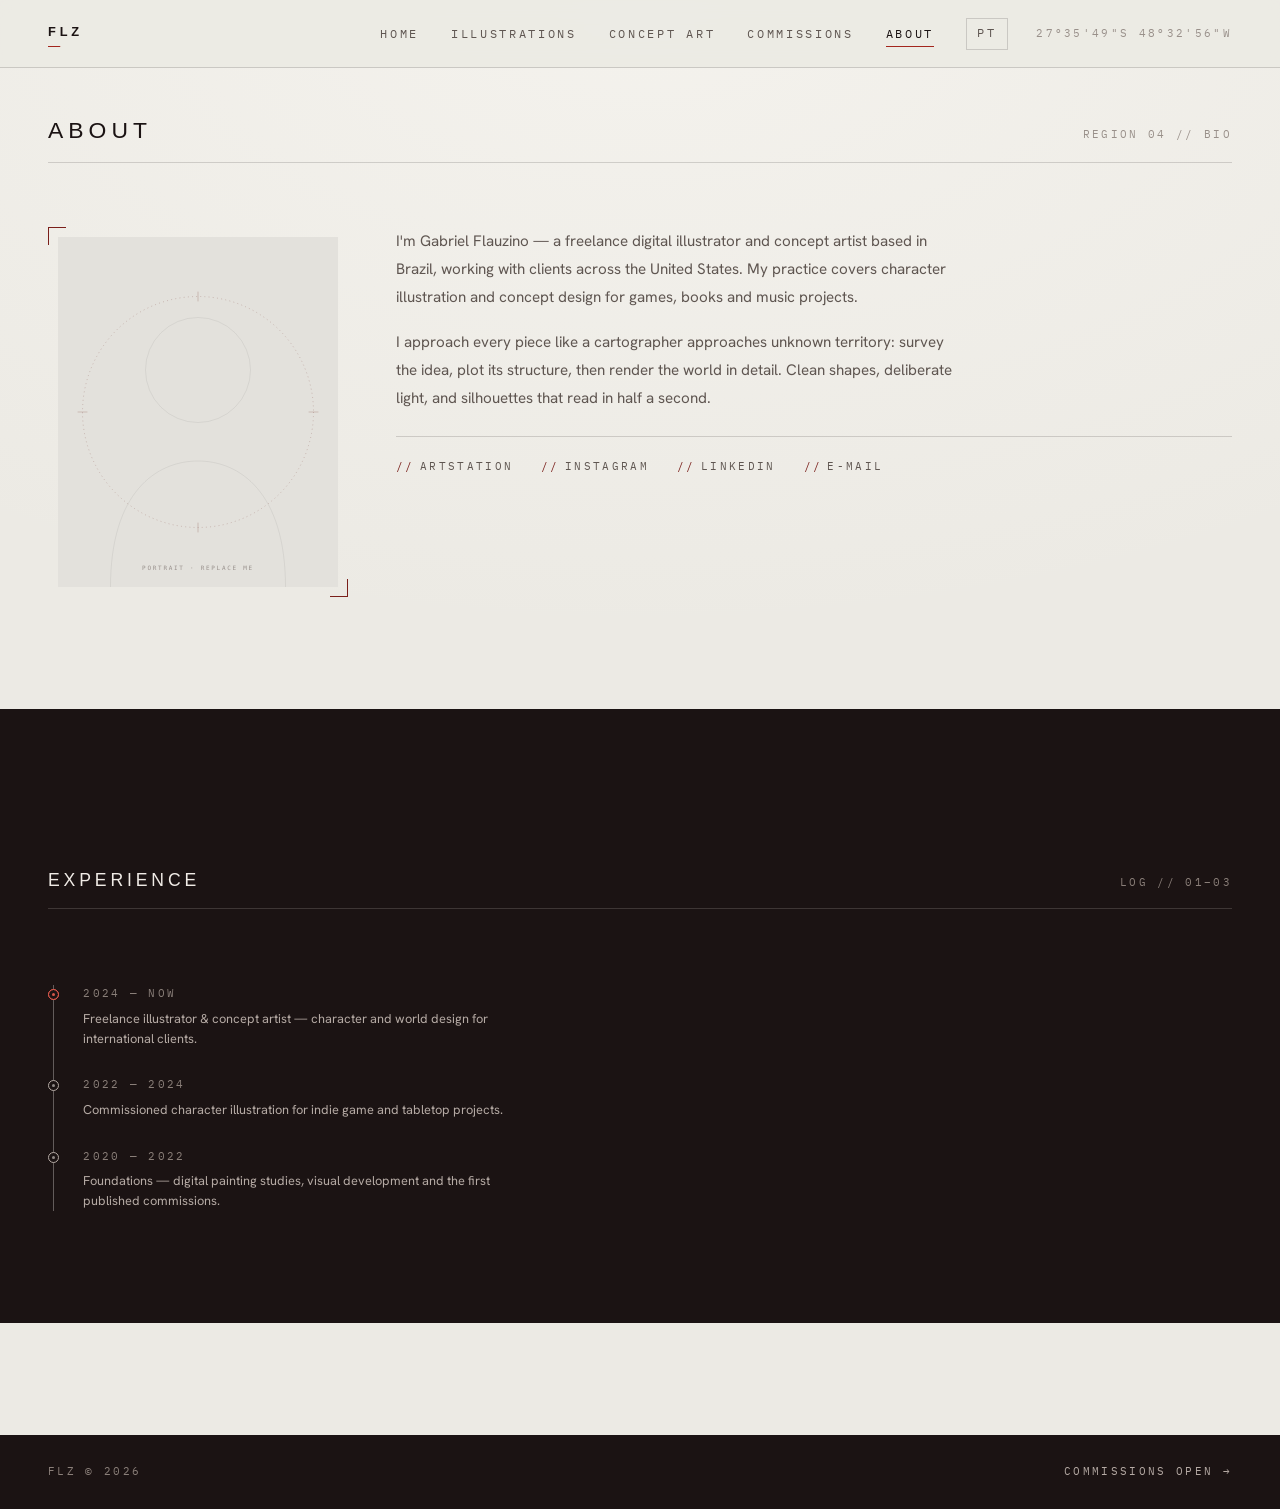
==== about.html @ 6989b7f4 "version 0.4 - Add about.html with bracketed portrait frame, two-paragraph bio,   social links row an" ====
<!DOCTYPE html>
<html lang="en">
<head>
  <meta charset="UTF-8" />
  <meta name="viewport" content="width=device-width, initial-scale=1.0" />
  <!-- O idioma é controlado pelo nosso i18n (js/i18n.js): impede o
       Chrome de oferecer tradução automática a cada navegação -->
  <meta name="google" content="notranslate" />
  <!-- Sincroniza <html lang> com a preferência salva ANTES do paint:
       sem flash de idioma e sem detecção errada pelo navegador -->
  <script>
    try {
      if (localStorage.getItem("flz-lang") === "pt") {
        document.documentElement.lang = "pt-BR";
      }
    } catch (e) { /* sem storage: segue em inglês */ }
  </script>
  <title>About — FLZ · Gabriel Flauzino</title>
  <meta name="description" content="About Gabriel Flauzino (FLZ) — freelance digital illustrator and concept artist. Background, experience and contact links." />

  <link rel="preconnect" href="https://fonts.googleapis.com" />
  <link rel="preconnect" href="https://fonts.gstatic.com" crossorigin />
  <link href="https://fonts.googleapis.com/css2?family=Syncopate:wght@400;700&family=Hanken+Grotesk:wght@400;600&family=IBM+Plex+Mono:wght@400&display=swap" rel="stylesheet" />

  <link rel="stylesheet" href="css/tokens.css" />
  <link rel="stylesheet" href="css/base.css" />
  <link rel="stylesheet" href="css/components.css" />
  <link rel="stylesheet" href="css/pages.css" />
</head>
<body>
  <a class="skip-link" href="#content" data-i18n="skip">Skip to content</a>

  <nav class="site-nav" aria-label="Main">
    <div class="container site-nav__inner">
      <a class="site-nav__logo" href="index.html" aria-label="FLZ — home">
        FLZ<span aria-hidden="true"></span>
      </a>
      <ul class="site-nav__links">
        <li><a href="index.html" data-i18n="nav.home">Home</a></li>
        <li><a href="ilustracoes.html" data-i18n="nav.illustrations">Illustrations</a></li>
        <li><a href="concept-art.html" data-i18n="nav.concept">Concept Art</a></li>
        <li><a href="commissions.html" data-i18n="nav.commissions">Commissions</a></li>
        <li><a href="about.html" aria-current="page" data-i18n="nav.about">About</a></li>
        <li><button class="lang-toggle" type="button" data-lang-toggle>PT</button></li>
      </ul>
      <span class="coord site-nav__coord" aria-hidden="true">27°35'49"S&nbsp;48°32'56"W</span>
    </div>
  </nav>

  <main id="content">
    <div class="container">
      <div class="section-head">
        <h1 data-i18n="page.about">About</h1>
        <span class="coord" aria-hidden="true">REGION 04 // BIO</span>
      </div>

      <!-- ===== Perfil: foto + bio + redes ===== -->
      <section class="profile" aria-labelledby="bio-title">
        <h2 id="bio-title" class="visually-hidden" data-i18n="about.bioTitle">Biography</h2>

        <div class="profile__photo" data-reveal>
          <!-- TODO: substitua pelo seu retrato real (4:5, ~800×1000px)
               em assets/img/about/ e atualize o src -->
          <img src="assets/img/about/portrait.svg" alt="Gabriel Flauzino" />
        </div>

        <div class="profile__text" data-reveal>
          <p data-i18n="about.bio1">
            I'm Gabriel Flauzino — a freelance digital illustrator and
            concept artist based in Brazil, working with clients across the
            United States. My practice covers character illustration and
            concept design for games, books and music projects.
          </p>
          <p data-i18n="about.bio2">
            I approach every piece like a cartographer approaches unknown
            territory: survey the idea, plot its structure, then render the
            world in detail. Clean shapes, deliberate light, and silhouettes
            that read in half a second.
          </p>

          <!-- TODO: troque os href pelos seus perfis reais -->
          <ul class="socials" aria-label="Social links">
            <li><a href="https://www.artstation.com/SEU-PERFIL" rel="me noopener" target="_blank">ArtStation</a></li>
            <li><a href="https://www.instagram.com/SEU-PERFIL" rel="me noopener" target="_blank">Instagram</a></li>
            <li><a href="https://www.linkedin.com/in/SEU-PERFIL" rel="me noopener" target="_blank">LinkedIn</a></li>
            <li><a href="mailto:contato@flz.art">E-mail</a></li>
          </ul>
        </div>
      </section>
    </div>

    <!-- ===== Experiência: currículo como itinerário ===== -->
    <section class="experience-band band-dark" aria-labelledby="exp-title">
      <div class="container experience-band__inner">
        <div class="section-head">
          <h2 id="exp-title" data-i18n="about.exp">Experience</h2>
          <span class="coord" aria-hidden="true">LOG // 01–03</span>
        </div>

        <!-- TODO: entradas de exemplo — substitua pelas suas -->
        <div class="route route--vertical" data-reveal>
          <span class="route__line" aria-hidden="true"></span>
          <ol class="route__list">
            <li class="route__stop route__stop--active">
              <span class="route__marker" aria-hidden="true"></span>
              <span class="coord route__label">2024 — NOW</span>
              <span class="route__value" data-i18n="about.exp1">
                Freelance illustrator &amp; concept artist — character and
                world design for international clients.
              </span>
            </li>
            <li class="route__stop">
              <span class="route__marker" aria-hidden="true"></span>
              <span class="coord route__label">2022 — 2024</span>
              <span class="route__value" data-i18n="about.exp2">
                Commissioned character illustration for indie game and
                tabletop projects.
              </span>
            </li>
            <li class="route__stop">
              <span class="route__marker" aria-hidden="true"></span>
              <span class="coord route__label">2020 — 2022</span>
              <span class="route__value" data-i18n="about.exp3">
                Foundations — digital painting studies, visual development
                and the first published commissions.
              </span>
            </li>
          </ol>
        </div>
      </div>
    </section>
  </main>

  <footer class="site-footer band-dark">
    <div class="container site-footer__inner">
      <span class="coord">FLZ © <span data-year>2026</span></span>
      <a class="coord" href="commissions.html" data-i18n="footer.commissions">Commissions open →</a>
    </div>
  </footer>

  <script src="js/i18n.js" defer></script>
  <script src="js/main.js" defer></script>
</body>
</html>
---- css/tokens.css ----
/* ============================================================
   tokens.css — Sistema de design FLZ · v2 (light)
   ------------------------------------------------------------
   Fonte única da identidade. Tokens agora são SEMÂNTICOS
   (--bg, --ink, --accent): inverter o tema = editar este bloco.
   ============================================================ */

:root {
  /* ---- Cor ------------------------------------------------
     Branco quente da tela-título de Destiny 2: papel envelhecido,
     nunca branco puro. O #1b1313 vira a tinta do texto; o vermelho
     escuro fica reservado para banners e ênfase. */
  --bg:        #eceae4; /* superfície principal — papel quente */
  --bg-deep:   #e4e1da; /* áreas rebaixadas */
  --bg-raised: #f5f3ee; /* painéis elevados (lightbox) */
  --ink:       #1b1313; /* texto primário — preto com alma vermelha */
  --ink-dim:   #5f5651; /* texto secundário */
  --ink-faint: #99908a; /* legendas, coordenadas decorativas */
  --accent:    #7a1f1a; /* vermelho escuro — banners e destaque */
  --accent-hot:#a3261d; /* interação ativa (hover, foco) */

  /* Linhas cartográficas: finas, em tinta translúcida */
  --line:        rgba(27, 19, 19, 0.16);
  --line-strong: rgba(27, 19, 19, 0.34);

  /* ---- Tipografia -----------------------------------------
     Syncopate segue como stand-in da Sackers Gothic. Para usar a
     licenciada: @font-face em base.css + trocar esta linha. */
  --font-display: "Syncopate", "Sackers Gothic Std", sans-serif;
  --font-body:    "Hanken Grotesk", system-ui, sans-serif;
  --font-mono:    "IBM Plex Mono", ui-monospace, monospace;

  /* Escala reduzida e delicada — editorial, não monumental */
  --text-xs:   0.66rem;
  --text-sm:   0.8rem;
  --text-base: clamp(0.88rem, 0.85rem + 0.15vw, 0.95rem);
  --text-lg:   clamp(0.95rem, 0.9rem + 0.3vw, 1.1rem);
  --text-xl:   clamp(1.05rem, 0.95rem + 0.6vw, 1.5rem);
  --text-hero: clamp(1.7rem, 1.2rem + 2.6vw, 3.4rem);

  --tracking-wide: 0.22em;
  --tracking-max:  0.42em;

  /* ---- Espaço & layout ------------------------------------ */
  --space-1: 0.5rem;
  --space-2: 1rem;
  --space-3: 1.75rem;
  --space-4: 3rem;
  --space-5: clamp(4rem, 3rem + 5vw, 8rem);
  --container: 1200px;
  --gutter: clamp(1.25rem, 4vw, 3rem);

  /* ---- Movimento ------------------------------------------ */
  --ease-map: cubic-bezier(0.22, 1, 0.36, 1);
  --dur-fast: 180ms;
  --dur-base: 360ms;
  --dur-slow: 700ms;

  /* ---- Z-index -------------------------------------------- */
  --z-nav: 100;
  --z-lightbox: 200;
}
---- css/base.css ----
/* ============================================================
   base.css — Fundação · v2
   Tema claro: papel quente, sem grid de fundo (a retícula no
   hero é o único elemento cartográfico ambiente). Tipografia
   menor e mais delicada.
   ============================================================ */

*,
*::before,
*::after {
  box-sizing: border-box;
  margin: 0;
}

html {
  color-scheme: light;
  scroll-behavior: smooth;
  /* Trava qualquer vazamento horizontal (fix do out-of-bounds
     no mobile): clip não cria contexto de rolagem, só corta. */
  overflow-x: clip;
}

body {
  min-height: 100dvh;
  display: flex;
  flex-direction: column;
  background-color: var(--bg);
  color: var(--ink);
  font-family: var(--font-body);
  font-size: var(--text-base);
  font-weight: 400;
  line-height: 1.7;
  -webkit-font-smoothing: antialiased;
  overflow-x: clip;

  /* Textura mínima: um vinhete radial quase imperceptível dá ao
     papel a profundidade da tela do Destiny — sem grades. */
  background-image:
    radial-gradient(ellipse 130% 100% at 50% 0%,
      rgba(245, 243, 238, 0.9), transparent 70%),
    radial-gradient(ellipse 110% 110% at 50% 50%,
      transparent 62%, rgba(27, 19, 19, 0.10) 100%);
  background-attachment: fixed;
}

@media (max-width: 768px) {
  body { background-attachment: scroll; } /* iOS: evita jank */
}

/* Mídia nunca estoura o viewport */
img, svg, video { max-width: 100%; }

main {
  flex: 1;
  width: 100%;
}

/* ---- Tipografia ---------------------------------------- */

h1, h2, h3 {
  font-family: var(--font-display);
  font-weight: 400; /* peso leve: delicadeza > impacto */
  text-transform: uppercase;
  letter-spacing: var(--tracking-wide);
  line-height: 1.3;
  text-wrap: balance;
}

h1 { font-size: var(--text-xl); }
h2 { font-size: var(--text-lg); }
h3 { font-size: var(--text-base); }

p { max-width: 62ch; }

a {
  color: inherit;
  text-decoration: none;
  transition: color var(--dur-fast) var(--ease-map);
}

a:hover { color: var(--accent-hot); }

img {
  display: block;
  max-width: 100%;
  height: auto;
}

button {
  font: inherit;
  color: inherit;
  background: none;
  border: none;
  cursor: pointer;
}

::selection {
  background: var(--accent);
  color: var(--bg-raised);
}

/* ---- Utilidades ----------------------------------------- */

.container {
  width: min(var(--container), 100% - var(--gutter) * 2);
  margin-inline: auto;
}

/* Rótulo monoespaçado: coordenadas, índices, eyebrows */
.coord {
  font-family: var(--font-mono);
  font-size: var(--text-xs);
  letter-spacing: var(--tracking-wide);
  text-transform: uppercase;
  color: var(--ink-faint);
}

.visually-hidden {
  position: absolute;
  width: 1px;
  height: 1px;
  overflow: hidden;
  clip-path: inset(50%);
  white-space: nowrap;
}

/* ---- Acessibilidade ------------------------------------- */

.skip-link {
  position: absolute;
  top: var(--space-1);
  left: var(--space-1);
  z-index: calc(var(--z-nav) + 1);
  padding: var(--space-1) var(--space-2);
  background: var(--bg-raised);
  border: 1px solid var(--accent-hot);
  font-family: var(--font-mono);
  font-size: var(--text-sm);
  transform: translateY(-300%);
  transition: transform var(--dur-fast) var(--ease-map);
}

.skip-link:focus { transform: translateY(0); }

:focus-visible {
  outline: 1px solid var(--accent-hot);
  outline-offset: 3px;
}

/* ---- Transição entre páginas ------------------------------
   Camada 1: View Transitions API multi-página (Chrome 126+,
   Safari 18.2+) — crossfade nativo declarado só em CSS.
   Camada 2: fallback em main.js (fade-out no clique) para os
   demais navegadores. Ambas respeitam reduced-motion. */
@media (prefers-reduced-motion: no-preference) {
  @view-transition {
    navigation: auto;
  }

  ::view-transition-old(root),
  ::view-transition-new(root) {
    animation-duration: 300ms;
    animation-timing-function: var(--ease-map);
  }

  /* A marca registrada da transição profissional: nav e rodapé
     são capturados como grupos próprios e ficam IMÓVEIS — só o
     conteúdo central cruza. Sensação de app, não de reload. */
  .site-nav { view-transition-name: site-nav; }
  .site-footer { view-transition-name: site-footer; }

  ::view-transition-group(site-nav),
  ::view-transition-group(site-footer) {
    animation-duration: 0s;
  }

  ::view-transition-old(site-nav),
  ::view-transition-new(site-nav),
  ::view-transition-old(site-footer),
  ::view-transition-new(site-footer) {
    animation-duration: 0s;
  }

  /* Entrada suave em qualquer navegador — só o conteúdo */
  .js main {
    animation: page-in var(--dur-base) var(--ease-map);
  }

  /* Saída (fallback JS): nav e rodapé permanecem, main esmaece */
  body.is-leaving main {
    opacity: 0;
    transition: opacity 200ms var(--ease-map);
  }
}

@keyframes page-in {
  from { opacity: 0; }
}

/* Revelação ao rolar — ativada via JS (IntersectionObserver).
   Sem JS ou com reduced-motion, tudo permanece visível. */
@media (prefers-reduced-motion: no-preference) {
  .js [data-reveal] {
    opacity: 0;
    transform: translateY(14px);
    transition:
      opacity var(--dur-slow) var(--ease-map),
      transform var(--dur-slow) var(--ease-map);
  }

  .js [data-reveal].is-visible {
    opacity: 1;
    transform: none;
  }
}

@media (prefers-reduced-motion: reduce) {
  *,
  *::before,
  *::after {
    animation-duration: 0.01ms !important;
    animation-iteration-count: 1 !important;
    transition-duration: 0.01ms !important;
  }

  html { scroll-behavior: auto; }
}
---- css/components.css ----
/* ============================================================
   components.css — Componentes · v2
   Editorial e mínimo (ref. A. Darvishi): nav discreta, cards
   sem moldura com legenda pequena, banner em vermelho escuro,
   lightbox claro. Os corner brackets seguem como assinatura.
   ============================================================ */

/* ---- Navegação ------------------------------------------ */

.site-nav {
  position: sticky;
  top: 0;
  z-index: var(--z-nav);
  background: color-mix(in srgb, var(--bg) 90%, transparent);
  backdrop-filter: blur(10px);
  border-bottom: 1px solid var(--line);
}

.site-nav__inner {
  display: flex;
  align-items: center;
  gap: var(--space-3);
  padding-block: 1.1rem;
}

.site-nav__logo {
  font-family: var(--font-display);
  font-size: var(--text-sm);
  font-weight: 700;
  letter-spacing: 0.3em;
  flex-shrink: 0;
}

.site-nav__logo:hover { color: var(--ink); }

/* Sublinha do logo: traço fino que cresce, como linha de rota */
.site-nav__logo span {
  display: block;
  height: 1px;
  margin-top: 3px;
  background: var(--accent-hot);
  transform: scaleX(0.35);
  transform-origin: left;
  transition: transform var(--dur-base) var(--ease-map);
}

.site-nav__logo:hover span { transform: scaleX(1); }

.site-nav__links {
  display: flex;
  align-items: center;
  flex-wrap: wrap;          /* mobile: quebra em vez de vazar */
  justify-content: flex-end;
  row-gap: 0.25rem;
  gap: clamp(0.7rem, 2.5vw, 2.25rem);
  list-style: none;
  padding: 0;
  margin-left: auto;
  min-width: 0;
}

@media (max-width: 480px) {
  .site-nav__inner { gap: var(--space-2); }
  .site-nav__links a { letter-spacing: 0.14em; }
}

.site-nav__links a {
  font-family: var(--font-mono);
  font-size: 0.76rem; /* +15% sobre --text-xs */
  letter-spacing: var(--tracking-wide);
  text-transform: uppercase;
  color: var(--ink-dim);
  padding-block: 0.3rem;
  border-bottom: 1px solid transparent;
  transition:
    color var(--dur-fast) var(--ease-map),
    border-color var(--dur-fast) var(--ease-map);
}

.site-nav__links a:hover { color: var(--ink); }

/* Página ativa: sublinha vermelha fina (os ticks saíram em v0.5) */
.site-nav__links a[aria-current="page"] {
  color: var(--ink);
  border-bottom-color: var(--accent-hot);
}

/* Alternador de idioma EN/PT */
.lang-toggle {
  font-family: var(--font-mono);
  font-size: 0.76rem; /* acompanha os links da nav */
  letter-spacing: var(--tracking-wide);
  text-transform: uppercase;
  color: var(--ink-dim);
  padding: 0.3rem 0.65rem;
  border: 1px solid var(--line);
  transition:
    color var(--dur-fast) var(--ease-map),
    border-color var(--dur-fast) var(--ease-map);
}

.lang-toggle:hover,
.lang-toggle:focus-visible {
  color: var(--accent-hot);
  border-color: var(--accent-hot);
}

/* Leitura de coordenada decorativa — some em telas estreitas */
.site-nav__coord { display: none; }

@media (min-width: 980px) {
  .site-nav__coord { display: block; }
}

/* ---- Banner de destaque (uso nobre do vermelho) ----------- */

.notice-banner {
  display: flex;
  flex-wrap: wrap;
  justify-content: center;
  align-items: baseline;
  gap: var(--space-2);
  padding: 0.6rem var(--gutter);
  background: var(--accent);
  color: var(--bg-raised);
  font-family: var(--font-mono);
  font-size: var(--text-xs);
  letter-spacing: var(--tracking-wide);
  text-transform: uppercase;
  text-align: center;
}

.notice-banner a {
  color: inherit;
  border-bottom: 1px solid currentColor;
  padding-bottom: 1px;
}

.notice-banner a:hover { opacity: 0.75; }

/* ---- Cabeçalho de seção ---------------------------------- */

.section-head {
  display: flex;
  flex-wrap: wrap;
  align-items: baseline;
  gap: var(--space-2);
  padding-block: var(--space-4) var(--space-2);
  border-bottom: 1px solid var(--line);
  margin-bottom: var(--space-4);
}

.section-head .coord { margin-left: auto; }

/* ---- Galeria / cards ------------------------------------- */

.gallery-grid {
  display: grid;
  grid-template-columns: repeat(3, 1fr);
  gap: var(--space-3) var(--space-3);
  padding-bottom: var(--space-5);
}

@media (max-width: 980px) {
  .gallery-grid { grid-template-columns: repeat(2, 1fr); }
}

@media (max-width: 600px) {
  .gallery-grid { grid-template-columns: 1fr; }
}

/* Card sem moldura (ref. A. Darvishi): imagem + legenda mínima.
   A estrutura cartográfica aparece só na interação. */
.work-card {
  position: relative;
  display: block;
  width: 100%;
  padding: 0;
  text-align: left;
}

/* Corner brackets (HUD): a assinatura do site. Ancorados na
   imagem (a legenda fica fora do alvo), abrem-se no hover como
   um alvo selecionado. */
.work-card__media::before,
.work-card__media::after {
  content: "";
  position: absolute;
  width: 14px;
  height: 14px;
  pointer-events: none;
  opacity: 0;
  z-index: 1;
  transition:
    opacity var(--dur-base) var(--ease-map),
    translate var(--dur-base) var(--ease-map);
}

.work-card__media::before {
  top: 0;
  left: 0;
  border-top: 1px solid var(--accent-hot);
  border-left: 1px solid var(--accent-hot);
  translate: 8px 8px; /* repouso: recuado para dentro */
}

.work-card__media::after {
  bottom: 0;
  right: 0;
  border-bottom: 1px solid var(--accent-hot);
  border-right: 1px solid var(--accent-hot);
  translate: -8px -8px;
}

/* No hover, os brackets "travam" nos cantos — mira adquirida */
.work-card:hover .work-card__media::before,
.work-card:focus-visible .work-card__media::before {
  opacity: 1;
  translate: 0 0;
}

.work-card:hover .work-card__media::after,
.work-card:focus-visible .work-card__media::after {
  opacity: 1;
  translate: 0 0;
}

.work-card__media {
  position: relative; /* âncora dos brackets */
  aspect-ratio: 4 / 5; /* reserva o espaço → zero layout shift */
  overflow: hidden;    /* clipa o zoom suave da imagem */
  background: var(--bg-deep);
}

.work-card__media img {
  width: 100%;
  height: 100%;
  object-fit: cover;
  transition:
    transform var(--dur-slow) var(--ease-map),
    filter var(--dur-slow) var(--ease-map);
}

.work-card:hover .work-card__media img,
.work-card:focus-visible .work-card__media img {
  transform: scale(1.03);
}

.work-card__meta {
  display: flex;
  align-items: baseline;
  justify-content: space-between;
  gap: var(--space-1);
  padding-top: 0.7rem;
}

.work-card__title {
  font-family: var(--font-mono);
  font-size: var(--text-xs);
  letter-spacing: 0.12em;
  text-transform: uppercase;
  color: var(--ink-dim);
  transition: color var(--dur-fast) var(--ease-map);
}

.work-card:hover .work-card__title { color: var(--ink); }

/* Estados de carregamento / vazio da galeria */
.gallery-status {
  grid-column: 1 / -1;
  display: grid;
  justify-items: center;
  gap: var(--space-2);
  padding: var(--space-4) 0;
  text-align: center;
}

/* Micro-retícula como spinner: rotação com propósito */
.spinner-reticle {
  width: 44px;
  height: 44px;
  color: var(--accent);
}

@media (prefers-reduced-motion: no-preference) {
  .spinner-reticle { animation: reticle-spin 1.8s linear infinite; }
}

/* ---- Lightbox: o nó do mapa ------------------------------ */

.lightbox {
  position: fixed;
  inset: 0;
  z-index: var(--z-lightbox);
  display: none;
  background: color-mix(in srgb, var(--bg) 90%, transparent);
  backdrop-filter: blur(14px);
  overflow-y: auto;
  overscroll-behavior: contain;
}

.lightbox.is-open { display: block; }

@media (prefers-reduced-motion: no-preference) {
  .lightbox.is-open {
    animation: lightbox-in var(--dur-base) var(--ease-map);
  }

  .lightbox.is-open .lightbox__panel {
    animation: panel-in var(--dur-slow) var(--ease-map);
  }
}

@keyframes lightbox-in {
  from { opacity: 0; }
}

@keyframes panel-in {
  from {
    opacity: 0;
    transform: translateY(22px) scale(0.985);
  }
}

.lightbox__panel {
  width: min(1040px, 100% - var(--gutter) * 2);
  margin: var(--space-5) auto;
  background: var(--bg-raised);
  border: 1px solid var(--line);
  position: relative;
}

/* Linha conectora: liga o nó ao "mapa" acima dele */
.lightbox__panel::before {
  content: "";
  position: absolute;
  bottom: 100%;
  left: 50%;
  width: 1px;
  height: var(--space-5);
  background: linear-gradient(to top, var(--accent-hot), transparent);
}

.lightbox__bar {
  display: flex;
  align-items: center;
  justify-content: space-between;
  gap: var(--space-2);
  padding: var(--space-2) var(--space-3);
  border-bottom: 1px solid var(--line);
}

.lightbox__nav {
  display: flex;
  gap: var(--space-1);
}

.lightbox__btn {
  font-family: var(--font-mono);
  font-size: var(--text-xs);
  letter-spacing: var(--tracking-wide);
  text-transform: uppercase;
  color: var(--ink-dim);
  padding: 0.45rem 0.85rem;
  border: 1px solid var(--line);
  transition:
    color var(--dur-fast) var(--ease-map),
    border-color var(--dur-fast) var(--ease-map);
}

.lightbox__btn:hover,
.lightbox__btn:focus-visible {
  color: var(--accent-hot);
  border-color: var(--accent-hot);
}

.lightbox__btn:disabled {
  opacity: 0.35;
  cursor: default;
}

.lightbox__body { padding: var(--space-3); }

.lightbox__cover {
  width: 100%;
  border: 1px solid var(--line);
}

.lightbox__info {
  display: grid;
  gap: var(--space-1);
  padding-block: var(--space-3);
}

/* Título da obra em vermelho escuro: ênfase, não decoração */
.lightbox__info h2 { color: var(--accent); }

.lightbox__desc { color: var(--ink-dim); }

.lightbox__extras {
  display: grid;
  grid-template-columns: repeat(auto-fit, minmax(260px, 1fr));
  gap: var(--space-2);
  padding-top: var(--space-2);
  border-top: 1px solid var(--line);
}

.lightbox__extras:empty { display: none; }

.lightbox__extras img { border: 1px solid var(--line); }

body.lightbox-open { overflow: hidden; }

/* ---- Banda escura (anti-eyestrain) ------------------------
   Seções em tinta sólida que pontuam o papel claro. Os tokens
   semânticos são redefinidos no escopo: tudo dentro (coords,
   linhas, links) herda o tema invertido automaticamente. */
.band-dark {
  --bg: #1b1313;
  --bg-deep: #140e0e;
  --bg-raised: #241a1a;
  --ink: #f0ebe6;
  --ink-dim: #b5aaa4;
  --ink-faint: #8a7f79;
  --line: rgba(240, 235, 230, 0.16);
  --line-strong: rgba(240, 235, 230, 0.34);
  --accent-hot: #d4564a; /* vermelho mais claro p/ contraste AA no escuro */

  background: var(--bg);
  color: var(--ink);
}

/* Links em banda escura: um degrau acima do faint (contraste AA) */
.band-dark a.coord { color: var(--ink-dim); }

.band-dark a.coord:hover { color: var(--accent-hot); }

.band-dark ::selection {
  background: var(--accent-hot);
  color: #1b1313;
}

/* ---- Rodapé ---------------------------------------------- */

.site-footer {
  margin-top: var(--space-5);
  /* herda o tema da .band-dark aplicada no HTML */
}

.site-footer__inner {
  display: flex;
  flex-wrap: wrap;
  align-items: center;
  justify-content: space-between;
  gap: var(--space-2);
  padding-block: var(--space-3);
}
---- css/pages.css ----
/* ============================================================
   pages.css — Ajustes por página · v2
   Hero editorial e delicado; a retícula rotativa é o único
   elemento ambiente — protagonista discreta sobre o papel.
   ============================================================ */

/* ---- Home: hero ------------------------------------------ */

.hero {
  position: relative;
  display: grid;
  place-content: center;
  text-align: center;
  min-height: clamp(420px, 64dvh, 720px);
  padding-block: var(--space-5);
  /* v0.5: sem border-bottom — a linha sob REV. 2026.06 saiu */
  overflow: hidden;
}

.hero__eyebrow { margin-bottom: var(--space-2); }

.hero__title {
  font-size: var(--text-hero);
  letter-spacing: var(--tracking-max);
  padding-left: var(--tracking-max); /* compensa o tracking p/ centralizar */
}

.hero__tag {
  margin-top: var(--space-2);
  margin-inline: auto;
  max-width: 44ch;
  color: var(--ink-dim);
  font-size: var(--text-base);
  line-height: 1.7;
  text-wrap: balance;
}

/* Retícula: anel cartográfico em SVG inline girando muito
   lentamente — o "mapa vivo" atrás da marca. Pausa com
   prefers-reduced-motion (regra global em base.css). */
.hero__reticle {
  position: absolute;
  inset: 0;
  margin: auto;
  width: min(72vmin, 560px);
  height: min(72vmin, 560px);
  color: var(--ink);
  opacity: 0.1;
  pointer-events: none;
}

@media (prefers-reduced-motion: no-preference) {
  .hero__reticle {
    animation: reticle-spin 240s linear infinite;
  }
}

@keyframes reticle-spin {
  to { transform: rotate(360deg); }
}

/* Coordenadas decorativas nos cantos do hero */
.hero__corner {
  position: absolute;
  pointer-events: none;
}

.hero__corner--tl { top: var(--space-3); left: var(--gutter); }
.hero__corner--br { bottom: var(--space-3); right: var(--gutter); }

/* ---- Home: faixa de destaques ----------------------------- */

.featured { padding-block: var(--space-2) 0; }

/* ---- Commissions ------------------------------------------ */

.commissions {
  display: grid;
  gap: var(--space-4);
  padding-block: var(--space-2) var(--space-5);
  max-width: 820px;
}

.commissions section {
  display: grid;
  gap: var(--space-2);
  padding-top: var(--space-3);
  border-top: 1px solid var(--line);
}

.commissions ul {
  display: grid;
  gap: var(--space-1);
  padding-left: 0;
  list-style: none;
  color: var(--ink-dim);
}

/* Marcador de lista: tick cartográfico, não bullet genérico */
.commissions li {
  display: flex;
  gap: 0.75em;
}

.commissions li::before {
  content: "—";
  color: var(--accent-hot);
  flex-shrink: 0;
}

/* Status como banner: o vermelho escuro em função nobre */
.commission-status {
  display: inline-flex;
  align-items: center;
  gap: 0.6em;
  font-family: var(--font-mono);
  font-size: var(--text-xs);
  letter-spacing: var(--tracking-wide);
  text-transform: uppercase;
  padding: 0.55rem 1.1rem;
  background: var(--accent);
  color: var(--bg-raised);
  width: fit-content;
}

.commission-status::before {
  content: "";
  width: 7px;
  height: 7px;
  border-radius: 50%;
  background: var(--bg-raised);
}

.contact-link {
  font-family: var(--font-mono);
  font-size: var(--text-sm);
  letter-spacing: 0.06em;
  color: var(--accent);
  border-bottom: 1px solid var(--accent);
  padding-bottom: 2px;
  width: fit-content;
}

/* ---- Home: About como diário de expedição · v0.3 ----------
   Banda escura onde a biografia vira uma ROTA: uma linha que se
   desenha quando a seção entra na tela, com waypoints de dados
   (origem, ofício, foco, status). Desktop: rota horizontal.
   Mobile: itinerário vertical. Os marcadores circulares são os
   parentes diretos da retícula do hero. */

.about-band {
  margin-block: var(--space-4) 0;
}

.about-band__inner {
  display: grid;
  gap: var(--space-4);
  padding-block: var(--space-5);
}

.about-band__statement {
  font-size: var(--text-lg);
  line-height: 1.8;
  max-width: 46ch;
  color: var(--ink);
  text-wrap: balance;
}

/* ---- A rota ----------------------------------------------- */

.route {
  position: relative;
  padding-top: var(--space-2);
}

/* A linha da rota: desenha-se da esquerda quando a seção revela */
.route__line {
  position: absolute;
  top: calc(var(--space-2) + 5px); /* atravessa o centro dos marcadores */
  left: 0;
  right: 0;
  height: 1px;
  background: var(--line-strong);
  transform-origin: left;
}

@media (prefers-reduced-motion: no-preference) {
  .js .route__line {
    transform: scaleX(0);
    transition: transform 1100ms var(--ease-map) 150ms;
  }

  .js .is-visible .route__line {
    transform: scaleX(1);
  }
}

.route__list {
  list-style: none;
  padding: 0;
  display: grid;
  grid-template-columns: repeat(4, 1fr);
  gap: var(--space-2);
}

.route__stop {
  position: relative;
  padding-top: 2rem; /* espaço para o marcador sobre a linha */
  display: grid;
  gap: 0.35rem;
  align-content: start;
}

/* Waypoints chegam em sequência, como pontos plotados num mapa */
@media (prefers-reduced-motion: no-preference) {
  .js .route__stop {
    opacity: 0;
    translate: 0 10px;
    transition:
      opacity var(--dur-slow) var(--ease-map),
      translate var(--dur-slow) var(--ease-map);
  }

  .js .is-visible .route__stop { opacity: 1; translate: 0 0; }
  .js .is-visible .route__stop:nth-child(1) { transition-delay: 250ms; }
  .js .is-visible .route__stop:nth-child(2) { transition-delay: 450ms; }
  .js .is-visible .route__stop:nth-child(3) { transition-delay: 650ms; }
  .js .is-visible .route__stop:nth-child(4) { transition-delay: 850ms; }
}

/* Marcador: anel + ponto, assentado sobre a linha da rota */
.route__marker {
  position: absolute;
  top: 0;
  left: 0;
  width: 11px;
  height: 11px;
  border: 1px solid var(--ink-dim);
  border-radius: 50%;
  background: var(--bg); /* "fura" a linha por trás */
}

.route__marker::after {
  content: "";
  position: absolute;
  inset: 3px;
  border-radius: 50%;
  background: currentColor;
  opacity: 0.55;
}

.route__label {
  color: var(--ink-faint);
}

.route__value {
  font-size: var(--text-sm);
  color: var(--ink-dim);
  line-height: 1.55;
  max-width: 22ch;
}

/* Waypoint final (status): o destino da rota, em vermelho vivo */
.route__stop--active .route__marker {
  border-color: var(--accent-hot);
  color: var(--accent-hot);
}

.route__stop--active .route__marker::after { opacity: 1; }

/* Ping de radar no destino: anel que expande e some */
@media (prefers-reduced-motion: no-preference) {
  .route__stop--active .route__marker::before {
    content: "";
    position: absolute;
    inset: -1px;
    border: 1px solid var(--accent-hot);
    border-radius: 50%;
    animation: waypoint-ping 3.2s var(--ease-map) infinite;
  }
}

@keyframes waypoint-ping {
  0%   { transform: scale(1);   opacity: 0.8; }
  45%  { transform: scale(2.6); opacity: 0; }
  100% { transform: scale(2.6); opacity: 0; }
}

.route__value a {
  color: var(--accent-hot);
  border-bottom: 1px solid currentColor;
  padding-bottom: 1px;
}

.route__value a:hover { opacity: 0.75; }

/* ---- Mobile: a rota vira itinerário vertical --------------- */

@media (max-width: 760px) {
  .route { padding-top: 0; }

  .route__line {
    top: 0;
    bottom: 0;
    left: 5px;
    right: auto;
    width: 1px;
    height: auto;
    transform-origin: top;
  }

  .route__list {
    grid-template-columns: 1fr;
    gap: var(--space-3);
  }

  .route__stop {
    padding-top: 0;
    padding-left: 2rem;
  }

  .route__marker { top: 0.25em; }

  .route__value { max-width: none; }
}

@media (max-width: 760px) and (prefers-reduced-motion: no-preference) {
  .js .route__line { transform: scaleY(0); }
  .js .is-visible .route__line { transform: scaleY(1); }
}

/* Hero: respiro lateral seguro no mobile (corners não vazam) */
@media (max-width: 480px) {
  .hero { min-height: clamp(380px, 56dvh, 560px); }
  .hero__corner { font-size: 0.58rem; }
}

/* ============================================================
   About (about.html) · v0.4
   Perfil (foto + bio + redes) sobre o papel claro; experiência
   como rota vertical dentro de uma banda escura — o currículo
   lido como itinerário.
   ============================================================ */

.profile {
  display: grid;
  grid-template-columns: minmax(220px, 300px) 1fr;
  gap: var(--space-4);
  align-items: start;
  padding-block: var(--space-2) var(--space-5);
}

@media (max-width: 760px) {
  .profile { grid-template-columns: 1fr; }
}

/* Moldura da foto: brackets cartográficos fixos, discretos */
.profile__photo {
  position: relative;
  padding: 10px; /* respiro entre brackets e imagem */
}

.profile__photo::before,
.profile__photo::after {
  content: "";
  position: absolute;
  width: 18px;
  height: 18px;
  pointer-events: none;
}

.profile__photo::before {
  top: 0;
  left: 0;
  border-top: 1px solid var(--accent);
  border-left: 1px solid var(--accent);
}

.profile__photo::after {
  bottom: 0;
  right: 0;
  border-bottom: 1px solid var(--accent);
  border-right: 1px solid var(--accent);
}

.profile__photo img {
  width: 100%;
  aspect-ratio: 4 / 5;
  object-fit: cover;
  filter: grayscale(0.25); /* tom editorial; remova se preferir */
}

.profile__text {
  display: grid;
  gap: var(--space-2);
  align-content: start;
}

.profile__text p {
  color: var(--ink-dim);
  line-height: 1.85;
}

/* Redes sociais: fileira de marcadores mono */
.socials {
  display: flex;
  flex-wrap: wrap;
  gap: var(--space-2) var(--space-3);
  list-style: none;
  padding: var(--space-2) 0 0;
  border-top: 1px solid var(--line);
  margin-top: var(--space-1);
}

.socials a {
  display: inline-flex;
  align-items: baseline;
  gap: 0.5em;
  font-family: var(--font-mono);
  font-size: var(--text-xs);
  letter-spacing: var(--tracking-wide);
  text-transform: uppercase;
  color: var(--ink-dim);
}

.socials a::before {
  content: "//";
  color: var(--accent);
}

.socials a:hover { color: var(--accent-hot); }

/* ---- Experiência: rota vertical em banda escura ------------ */

.experience-band { margin-block: 0; }

.experience-band__inner {
  display: grid;
  gap: var(--space-3);
  padding-block: var(--space-5);
}

/* Modificador: rota vertical em TODAS as larguras (timeline) */
.route--vertical { padding-top: 0; }

.route--vertical .route__line {
  top: 0;
  bottom: 0;
  left: 5px;
  right: auto;
  width: 1px;
  height: auto;
  transform-origin: top;
}

@media (prefers-reduced-motion: no-preference) {
  .js .route--vertical .route__line { transform: scaleY(0); }
  .js .is-visible .route--vertical .route__line,
  .js .route--vertical.is-visible .route__line { transform: scaleY(1); }
}

.route--vertical .route__list {
  grid-template-columns: 1fr;
  gap: var(--space-3);
}

.route--vertical .route__stop {
  padding-top: 0;
  padding-left: 2.2rem;
}

.route--vertical .route__marker { top: 0.25em; }

.route--vertical .route__value {
  max-width: 60ch;
}

/* ============================================================
   Home: painéis Featured · v0.5
   Três banners ultra-wide (Illustrations / Concept Art / Work
   with me) substituem o grid. Mesma luz do papel, sem quebra de
   contraste — o drama acontece só no hover: imagem escurece e
   cresce, rótulo revela, brackets travam, linha vermelha traça.
   ============================================================ */

.feature-panels {
  display: grid;
  gap: 4px;
  padding-bottom: var(--space-5);
}

.feature-panel {
  position: relative;
  display: block;
  aspect-ratio: 16 / 5; /* ultra-wide (+10% vertical aprovado) */
  overflow: hidden;
  border: 1px solid var(--line);
}

@media (max-width: 600px) {
  .feature-panel { aspect-ratio: 2 / 1; } /* respiro no mobile */
}

.feature-panel__img {
  width: 100%;
  height: 100%;
  object-fit: cover;
  transition:
    filter var(--dur-base) var(--ease-map),
    transform var(--dur-slow) var(--ease-map);
}

/* A "pequena crescida" + escurecimento leve */
.feature-panel:hover .feature-panel__img,
.feature-panel:focus-visible .feature-panel__img {
  filter: brightness(0.55) saturate(0.85);
  transform: scale(1.03);
}

/* Brackets HUD: mesmos dos cards — travam nos cantos no hover */
.feature-panel::before,
.feature-panel::after {
  content: "";
  position: absolute;
  width: 16px;
  height: 16px;
  pointer-events: none;
  opacity: 0;
  z-index: 2;
  transition:
    opacity var(--dur-base) var(--ease-map),
    translate var(--dur-base) var(--ease-map);
}

.feature-panel::before {
  top: 0;
  left: 0;
  border-top: 1px solid var(--accent-hot);
  border-left: 1px solid var(--accent-hot);
  translate: 9px 9px;
}

.feature-panel::after {
  bottom: 0;
  right: 0;
  border-bottom: 1px solid var(--accent-hot);
  border-right: 1px solid var(--accent-hot);
  translate: -9px -9px;
}

.feature-panel:hover::before,
.feature-panel:focus-visible::before,
.feature-panel:hover::after,
.feature-panel:focus-visible::after {
  opacity: 1;
  translate: 0 0;
}

/* Índice cartográfico em repouso — cede lugar ao rótulo no hover */
.feature-panel__idx {
  position: absolute;
  top: 0.9rem;
  right: 1.1rem;
  z-index: 1;
  color: rgba(27, 19, 19, 0.35);
  transition: opacity var(--dur-fast) var(--ease-map);
}

.feature-panel:hover .feature-panel__idx,
.feature-panel:focus-visible .feature-panel__idx {
  opacity: 0;
}

/* Rótulo: revela sobre a imagem escurecida */
.feature-panel__overlay {
  position: absolute;
  inset: 0;
  z-index: 1;
  display: flex;
  align-items: center;
  gap: var(--space-2);
  padding-inline: clamp(1.25rem, 4vw, 2.5rem);
  opacity: 0;
  transition: opacity var(--dur-base) var(--ease-map);
  pointer-events: none;
}

.feature-panel:hover .feature-panel__overlay,
.feature-panel:focus-visible .feature-panel__overlay {
  opacity: 1;
}

.feature-panel__region {
  color: rgba(240, 235, 230, 0.6);
}

.feature-panel__label {
  font-family: var(--font-display);
  font-size: var(--text-lg);
  font-weight: 700;
  letter-spacing: var(--tracking-wide);
  text-transform: uppercase;
  color: #f0ebe6;
}

.feature-panel__cta {
  margin-left: auto;
  color: var(--accent-hot);
}

/* Linha de rota: traça a base do painel no hover */
.feature-panel__line {
  position: absolute;
  bottom: 0;
  left: 0;
  right: 0;
  height: 1px;
  z-index: 2;
  background: var(--accent-hot);
  transform: scaleX(0);
  transform-origin: left;
  transition: transform var(--dur-base) var(--ease-map) 100ms;
}

.feature-panel:hover .feature-panel__line,
.feature-panel:focus-visible .feature-panel__line {
  transform: scaleX(1);
}

@media (max-width: 600px) {
  .feature-panel__label { font-size: var(--text-base); }
  .feature-panel__overlay { gap: var(--space-1); }
}
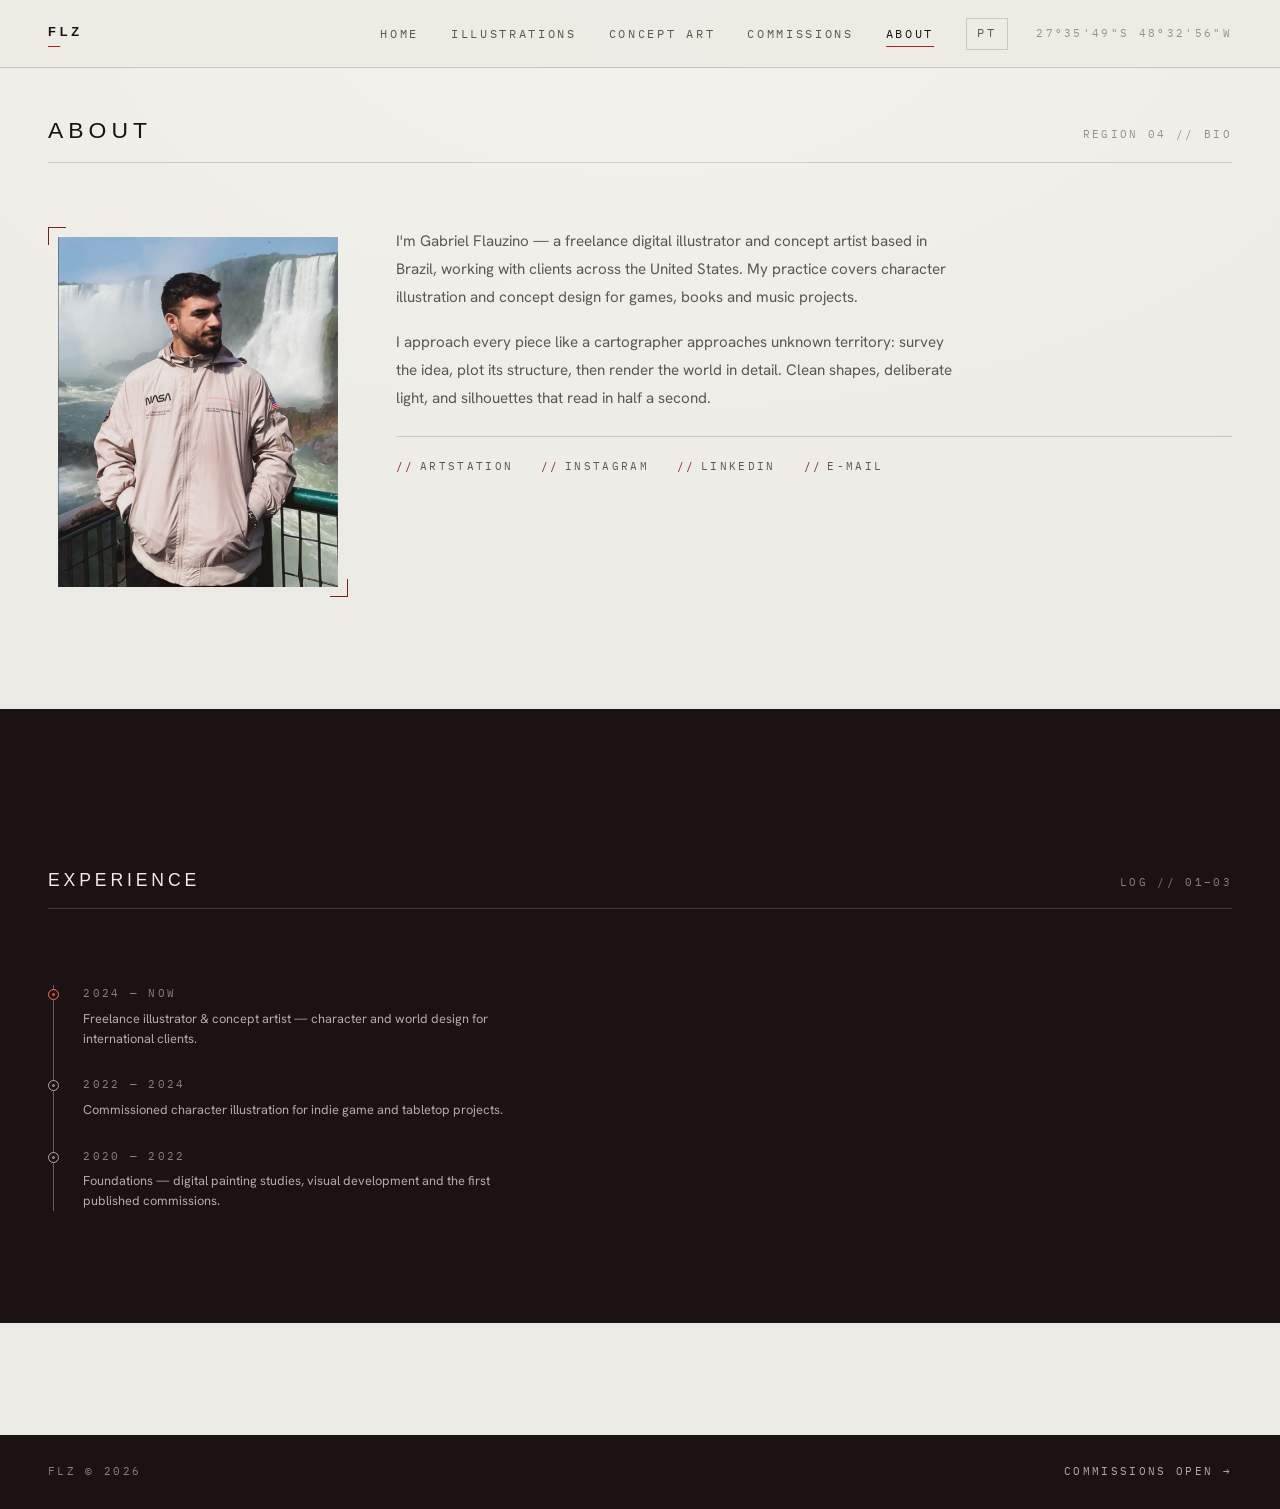
==== commit 9f68c97f: "version 0.8 - Add full-bleed star-chart background to the home hero, fading vertically into the pape" ====
--- a/about.html
+++ b/about.html
@@ -61,7 +61,7 @@
         <div class="profile__photo" data-reveal>
           <!-- TODO: substitua pelo seu retrato real (4:5, ~800×1000px)
                em assets/img/about/ e atualize o src -->
-          <img src="assets/img/about/portrait.svg" alt="Gabriel Flauzino" />
+          <img src="assets/img/about/portrait.webp" alt="Gabriel Flauzino" />
         </div>
 
         <div class="profile__text" data-reveal>
--- a/css/components.css
+++ b/css/components.css
@@ -167,6 +167,28 @@
 
 @media (max-width: 600px) {
   .gallery-grid { grid-template-columns: 1fr; }
+}
+
+/* ---- Galeria empilhada (Ilustrações / Concept Art) ---------
+   Uma obra por linha, largura total do container (editorial e
+   contida — as margens vêm do .container). Altura natural: o card
+   não impõe aspect-ratio, então cada imagem mantém sua proporção
+   real, reservada pelo width/height do <img> (zero layout shift).
+   Sem legenda — só a imagem. Brackets HUD herdados do .work-card. */
+.gallery-stack {
+  display: grid;
+  grid-template-columns: 1fr;
+  gap: var(--space-5); /* respiro generoso entre obras */
+  padding-bottom: var(--space-5);
+}
+
+/* Anula o aspect-ratio fixo: na stack a altura é a da imagem */
+.gallery-stack .work-card__media {
+  aspect-ratio: auto;
+}
+
+.gallery-stack .work-card__media img {
+  height: auto; /* deixa o width/height real ditar a altura */
 }
 
 /* Card sem moldura (ref. A. Darvishi): imagem + legenda mínima.
@@ -286,14 +308,89 @@
   .spinner-reticle { animation: reticle-spin 1.8s linear infinite; }
 }
 
-/* ---- Lightbox: o nó do mapa ------------------------------ */
+/* ---- Barra de setores (subcategorias de Ilustrações) ------
+   Opção B: cada setor é um "bloco" com marcador circular (parente
+   da retícula). O ativo fica preenchido de tinta escura. Vazia
+   quando não há subcategorias no JSON — não ocupa espaço. */
+/* ---- Setores de Ilustrações (sem boxes, Opção B) ---------
+   Filtros minimalistas: só nome + bolinha-marcador, sem moldura.
+   Colados na linha divisória do título. Ativo = bolinha vermelha
+   preenchida + texto escuro; inativos apagados. Linguagem da nav. */
+.sector-bar {
+  display: flex;
+  flex-wrap: wrap;
+  gap: clamp(1.1rem, 3vw, 1.6rem);
+  /* Cola na linha do título (a margem do .section-head fica acima) */
+  margin-top: calc(var(--space-4) * -1 + 0.4rem);
+  margin-bottom: var(--space-4);
+}
+
+.sector-bar:empty { display: none; }
+
+.sector {
+  display: inline-flex;
+  align-items: center;
+  gap: 0.55rem;
+  padding: 0.2rem 0;
+  background: none;
+  text-align: left;
+  transition: color var(--dur-fast) var(--ease-map);
+}
+
+.sector__dot {
+  width: 6px;
+  height: 6px;
+  border: 1px solid var(--accent-hot);
+  border-radius: 50%;
+  flex-shrink: 0;
+  opacity: 0.4;
+  transition:
+    opacity var(--dur-fast) var(--ease-map),
+    background-color var(--dur-fast) var(--ease-map);
+}
+
+.sector:hover .sector__dot { opacity: 1; }
+
+.sector.is-active .sector__dot {
+  background: var(--accent-hot);
+  opacity: 1;
+}
+
+.sector__txt { min-width: 0; }
+
+.sector__name {
+  font-family: var(--font-mono);
+  font-size: var(--text-xs);
+  letter-spacing: var(--tracking-wide);
+  text-transform: uppercase;
+  color: var(--ink-faint);
+  transition: color var(--dur-fast) var(--ease-map);
+}
+
+.sector:hover .sector__name { color: var(--ink); }
+
+.sector.is-active .sector__name { color: var(--ink); }
+
+/* "Sector 0X" / contagem removidos da Opção B */
+.sector__meta { display: none; }
+
+/* ---- Lightbox: o nó do mapa ------------------------------
+   Painel claro de papel; scrim cinza-escuro com vinheta ao redor
+   para dar foco à obra sem perder o DNA claro do site. Imagem com
+   zoom dinâmico (clique amplia no ponto do cursor, como o AS). */
 
 .lightbox {
   position: fixed;
   inset: 0;
   z-index: var(--z-lightbox);
   display: none;
-  background: color-mix(in srgb, var(--bg) 90%, transparent);
+  /* Scrim cinza-escuro + vinheta: gradiente radial que escurece nas
+     bordas, mantendo o centro mais claro atrás do painel. Para
+     ajustar, edite as duas cores rgba abaixo. */
+  background:
+    radial-gradient(ellipse 90% 90% at 50% 50%,
+      rgba(40, 34, 33, 0.72) 0%,
+      rgba(24, 20, 19, 0.92) 100%);
   backdrop-filter: blur(14px);
   overflow-y: auto;
   overscroll-behavior: contain;
@@ -323,7 +420,8 @@
 }
 
 .lightbox__panel {
-  width: min(1040px, 100% - var(--gutter) * 2);
+  /* Painel claro, +20% sobre o original (1040 -> 1248px) */
+  width: min(1248px, 100% - var(--gutter) * 2);
   margin: var(--space-5) auto;
   background: var(--bg-raised);
   border: 1px solid var(--line);
@@ -355,6 +453,7 @@
   gap: var(--space-1);
 }
 
+/* Botões: caixa reta, mono, outline vermelho no hover (original) */
 .lightbox__btn {
   font-family: var(--font-mono);
   font-size: var(--text-xs);
@@ -381,9 +480,45 @@
 
 .lightbox__body { padding: var(--space-3); }
 
+/* Wrapper da imagem: contém o zoom dinâmico (overflow oculto para
+   a imagem ampliada não vazar). */
+.lightbox__cover-wrap {
+  position: relative;
+  overflow: hidden;
+  display: flex;
+  justify-content: center;
+  align-items: center;
+  line-height: 0;
+  border: 1px solid var(--line);
+  background: var(--bg-deep);
+}
+
 .lightbox__cover {
+  display: block;
   width: 100%;
-  border: 1px solid var(--line);
+  /* Teto de altura: obras retrato (Pantheon) cabem inteiras na tela
+     sem rolar. Ultrawide (Witness) limita pela largura do painel.
+     object-fit contain preserva a proporção sem corte. O zoom
+     dinâmico amplia a partir daqui quando o usuário clica. */
+  max-height: 80vh;
+  object-fit: contain;
+  margin-inline: auto;
+  cursor: zoom-in;
+  transition: transform var(--dur-base) var(--ease-map);
+}
+
+/* Zoom dinâmico ativo: a imagem amplia a partir do tamanho CONTIDO
+   (o max-height é mantido como base), então o scale parte do que o
+   usuário vê e o overflow:hidden do wrapper corta o excedente — sem
+   scroll, sem estouro. O transform-origin segue o cursor (JS). */
+.lightbox__cover-wrap.is-zoomed .lightbox__cover {
+  cursor: zoom-out;
+  transform: scale(2.4);
+  transition: none;
+}
+
+@media (prefers-reduced-motion: reduce) {
+  .lightbox__cover { transition: none; }
 }
 
 .lightbox__info {
@@ -397,17 +532,22 @@
 
 .lightbox__desc { color: var(--ink-dim); }
 
+/* Imagens adicionais em cascata vertical, largura cheia, cada uma
+   na sua proporção natural (sem crop). */
 .lightbox__extras {
   display: grid;
-  grid-template-columns: repeat(auto-fit, minmax(260px, 1fr));
-  gap: var(--space-2);
-  padding-top: var(--space-2);
+  grid-template-columns: 1fr;
+  gap: var(--space-3);
+  padding-top: var(--space-3);
   border-top: 1px solid var(--line);
 }
 
 .lightbox__extras:empty { display: none; }
 
-.lightbox__extras img { border: 1px solid var(--line); }
+.lightbox__extras img {
+  width: 100%;
+  border: 1px solid var(--line);
+}
 
 body.lightbox-open { overflow: hidden; }
 
--- a/css/pages.css
+++ b/css/pages.css
@@ -13,9 +13,44 @@
   text-align: center;
   min-height: clamp(420px, 64dvh, 720px);
   padding-block: var(--space-5);
-  /* v0.5: sem border-bottom — a linha sob REV. 2026.06 saiu */
+   /* sem border-bottom: a linha sob REV. 2026.06 foi removida */
+  /* o hero ocupa a largura total da janela (sem .container) para o
+     fundo sangrar de borda a borda; o conteúdo de texto fica numa
+     coluna central legível via max-width abaixo. */
   overflow: hidden;
 }
+
+/* conteúdo textual do hero: coluna central legível, centralizada */
+.hero__eyebrow,
+.hero__title,
+.hero__tag {
+  max-width: var(--container);
+  margin-inline: auto;
+}
+
+/* Carta celeste de fundo: mapa estelar full-bleed (cobre 100vw, de
+   borda a borda da janela), nítido e claro, fixo. Sólido no topo e
+   dissolvendo para a base, onde mistura com o papel. */
+.hero::before {
+  content: "";
+  position: absolute;
+  top: 0;
+  bottom: 0;
+  left: 50%;
+  width: 100vw;
+  transform: translateX(-50%);
+  z-index: 0;
+  background-image: url("../assets/img/bg/star-chart.webp");
+  background-size: cover;
+  background-position: center;
+  opacity: 0.8;
+  -webkit-mask-image: linear-gradient(to bottom, #000 0%, #000 50%, transparent 92%);
+  mask-image: linear-gradient(to bottom, #000 0%, #000 50%, transparent 92%);
+  pointer-events: none;
+}
+
+/* Conteúdo do hero acima da carta */
+.hero > * { position: relative; z-index: 1; }
 
 .hero__eyebrow { margin-bottom: var(--space-2); }
 
@@ -66,11 +101,17 @@
 }
 
 .hero__corner--tl { top: var(--space-3); left: var(--gutter); }
-.hero__corner--br { bottom: var(--space-3); right: var(--gutter); }
+.hero__corner--tr { top: var(--space-3); right: var(--gutter); }
 
 /* ---- Home: faixa de destaques ----------------------------- */
 
-.featured { padding-block: var(--space-2) 0; }
+/* Featured mais largo que o container padrão: os painéis-portal
+   ganham mais presença na home. Sobrescreve a largura do .container
+   só aqui, mantendo o respiro lateral mínimo (gutter). */
+.featured {
+  padding-block: var(--space-2) 0;
+  width: min(1600px, 100% - var(--gutter) * 2);
+}
 
 /* ---- Commissions ------------------------------------------ */
 
@@ -141,7 +182,7 @@
   width: fit-content;
 }
 
-/* ---- Home: About como diário de expedição · v0.3 ----------
+/* ---- Home: About como diário de expedição -----------------
    Banda escura onde a biografia vira uma ROTA: uma linha que se
    desenha quando a seção entra na tela, com waypoints de dados
    (origem, ofício, foco, status). Desktop: rota horizontal.
@@ -331,12 +372,12 @@
 
 /* Hero: respiro lateral seguro no mobile (corners não vazam) */
 @media (max-width: 480px) {
-  .hero { min-height: clamp(380px, 56dvh, 560px); }
+  .hero { min-height: clamp(440px, calc(100dvh - 6rem), 720px); }
   .hero__corner { font-size: 0.58rem; }
 }
 
 /* ============================================================
-   About (about.html) · v0.4
+   About (about.html)
    Perfil (foto + bio + redes) sobre o papel claro; experiência
    como rota vertical dentro de uma banda escura — o currículo
    lido como itinerário.
@@ -476,7 +517,7 @@
 }
 
 /* ============================================================
-   Home: painéis Featured · v0.5
+   Home: painéis Featured
    Três banners ultra-wide (Illustrations / Concept Art / Work
    with me) substituem o grid. Mesma luz do papel, sem quebra de
    contraste — o drama acontece só no hover: imagem escurece e
